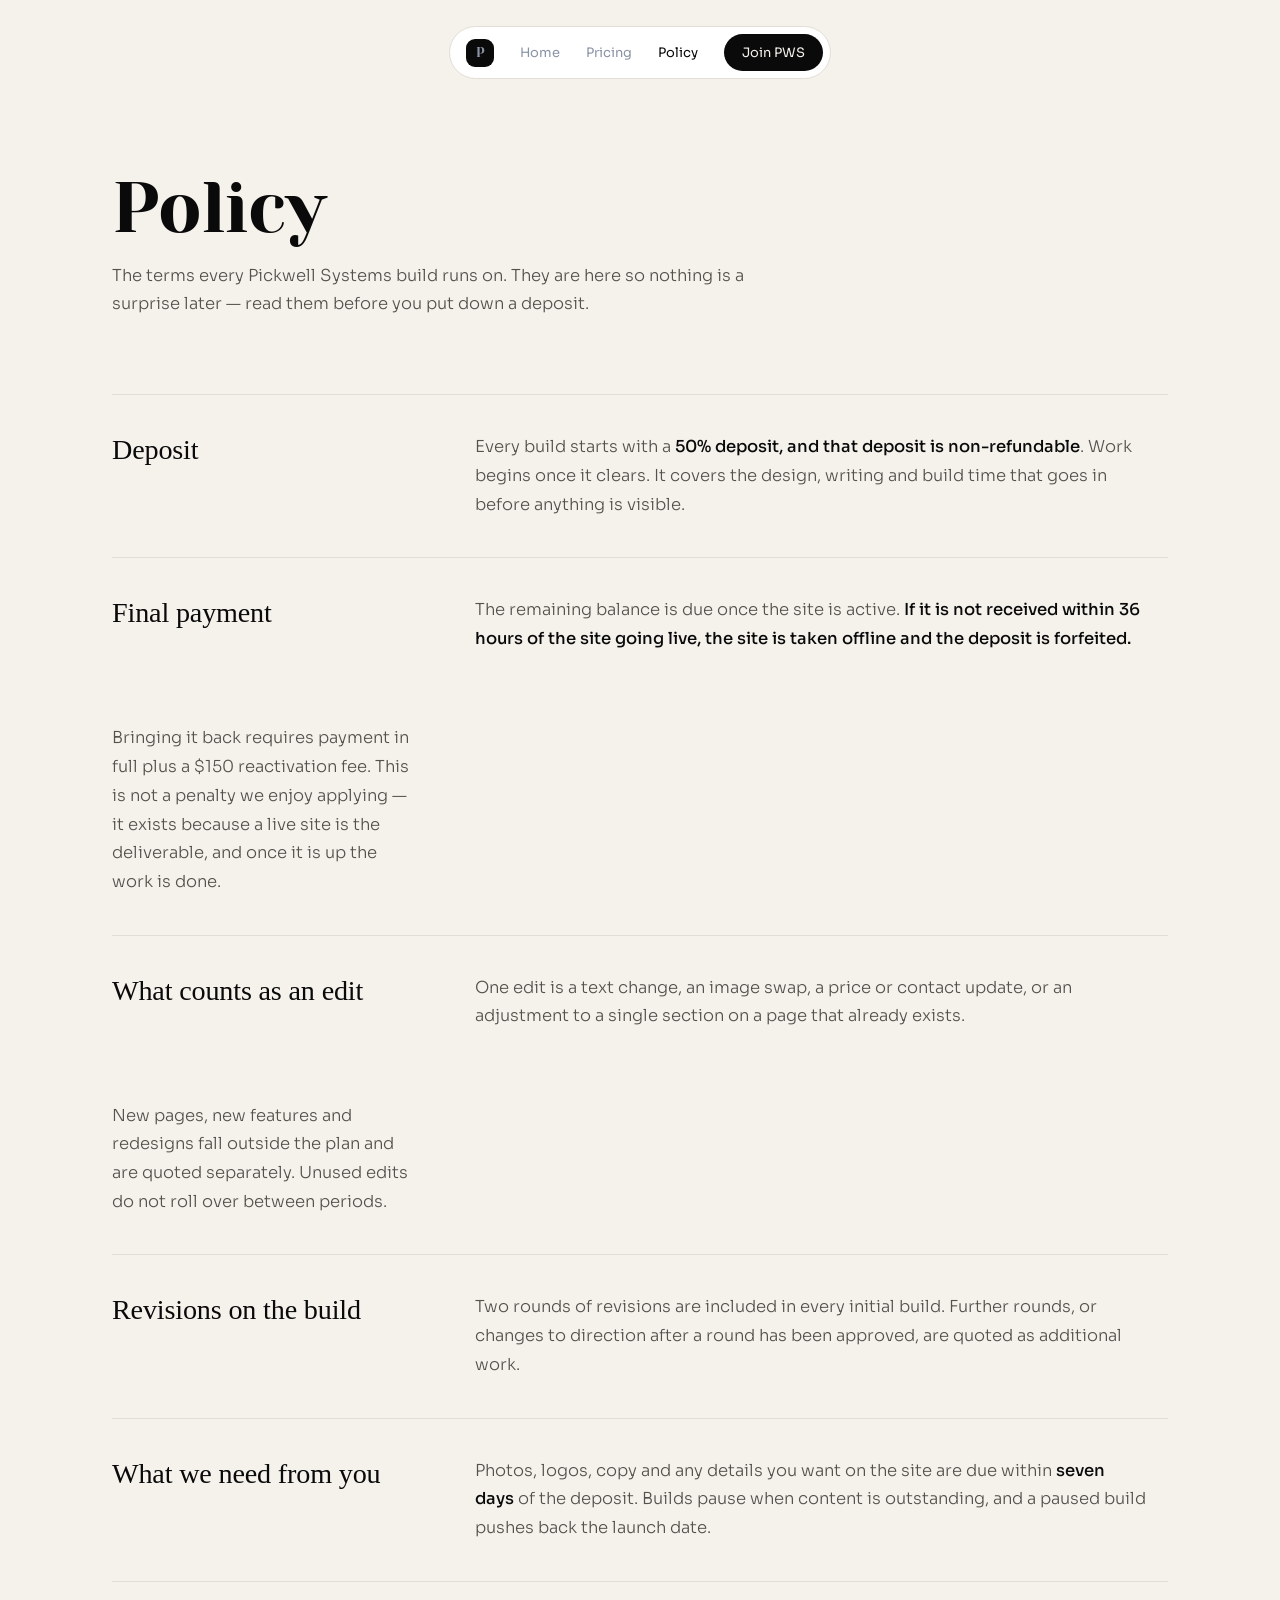
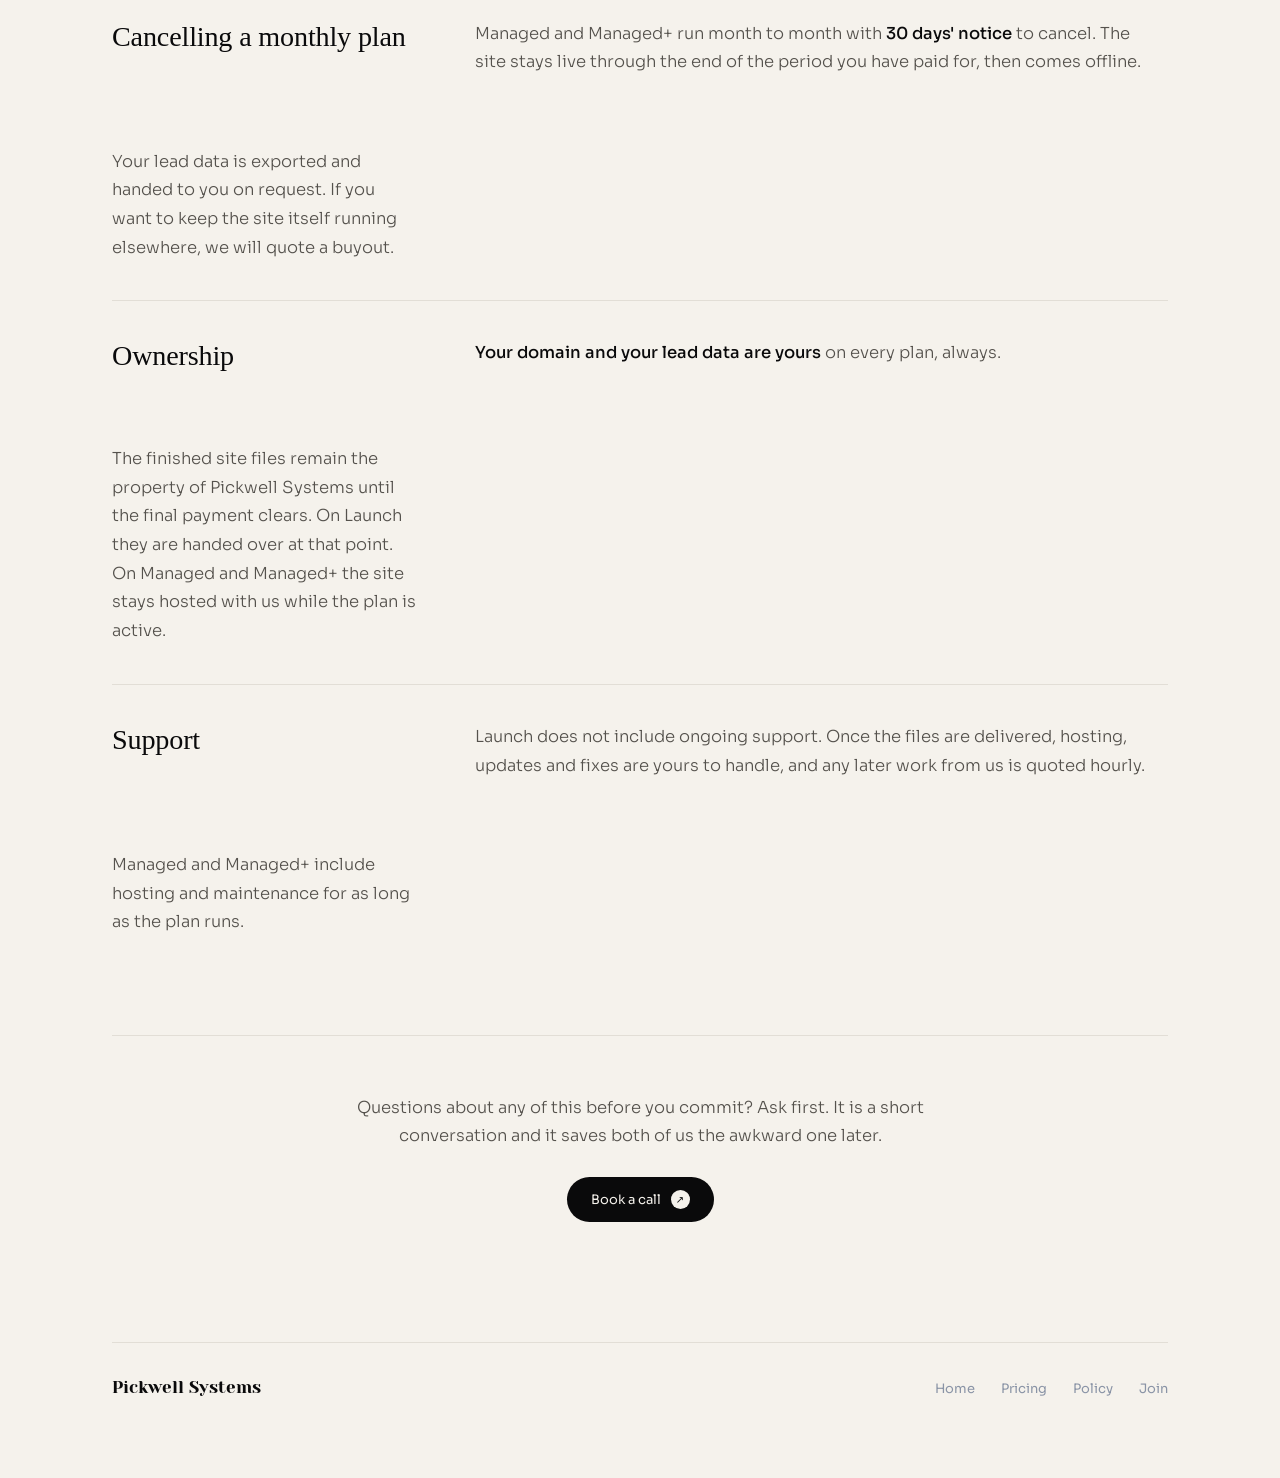
==== policy.html @ b208099f "Add pricing and policy pages, wire nav links" ====
<!DOCTYPE html>
<html lang="en">
<head>
<meta charset="utf-8">
<meta name="viewport" content="width=device-width, initial-scale=1">
<title>Policy — Pickwell Systems</title>
<link rel="preconnect" href="https://fonts.googleapis.com">
<link rel="preconnect" href="https://fonts.gstatic.com" crossorigin>
<link href="https://fonts.googleapis.com/css2?family=Yeseva+One&family=Sora:wght@300;400;500&display=swap" rel="stylesheet">
<style>
:root{--paper:#F5F2EC;--ink:#0A0A0B;--deep:#080C18;--muted:#8A94A6;--rule:#E2DED6;--body:#55524D}
*{box-sizing:border-box;margin:0;padding:0}
body{background:var(--paper);color:var(--ink);font-family:'Sora',system-ui,sans-serif;-webkit-font-smoothing:antialiased;overflow-x:hidden}
.wrap{max-width:1120px;margin:0 auto;padding:26px 32px}
nav{display:flex;justify-content:center;margin-bottom:clamp(56px,8vw,92px)}
.pill{display:flex;align-items:center;gap:26px;background:#fff;border:1px solid var(--rule);border-radius:999px;padding:7px 7px 7px 16px}
.mark{width:28px;height:28px;border-radius:9px;background:var(--ink);color:var(--paper);font-family:'Yeseva One',serif;font-size:12px;display:flex;align-items:center;justify-content:center;text-decoration:none}
.pill a{font-size:13px;color:var(--muted);text-decoration:none;transition:color .25s ease}
.pill a:hover{color:var(--ink)}
.pill a.on{color:var(--ink)}
.pill .cta{background:var(--ink);color:var(--paper);font-size:13px;padding:10px 18px;border-radius:999px}
.pill .cta:hover{color:var(--paper);background:#000}
.ptitle{font-family:'Yeseva One',serif;font-weight:400;font-size:clamp(38px,5.6vw,74px);line-height:1.04;letter-spacing:-.012em;margin-bottom:16px}
.plede{font-size:clamp(14px,1.4vw,16.5px);line-height:1.72;color:var(--body);font-weight:300;max-width:58ch}
.start{display:inline-flex;align-items:center;gap:10px;background:var(--ink);color:var(--paper);font-size:13px;padding:13px 24px;border-radius:999px;text-decoration:none;transition:transform .3s cubic-bezier(.22,.61,.36,1),background .3s ease}
.start:hover{transform:translateY(-2px);background:#000}
.start:focus-visible{outline:2px solid var(--ink);outline-offset:4px}
.start i{width:19px;height:19px;border-radius:999px;background:var(--paper);color:var(--ink);font-style:normal;font-size:10px;display:flex;align-items:center;justify-content:center}
footer{border-top:1px solid var(--rule);margin-top:clamp(70px,10vw,120px);padding:34px 0 54px;display:flex;justify-content:space-between;align-items:center;gap:18px;flex-wrap:wrap}
footer span{font-family:'Yeseva One',serif;font-size:17px}
footer a{font-size:13px;color:var(--muted);text-decoration:none;margin-left:22px}
footer a:hover{color:var(--ink)}

.terms{margin-top:clamp(46px,6vw,76px)}
.term{border-top:1px solid var(--rule);padding:clamp(24px,3.2vw,38px) 0;
  display:grid;grid-template-columns:.44fr 1fr;gap:clamp(16px,4.5vw,60px);align-items:start}
.term h3{font-family:Georgia,'Times New Roman',serif;font-weight:400;
  font-size:clamp(20px,2.2vw,29px);line-height:1.24;letter-spacing:-.006em}
.term p{font-size:clamp(14px,1.35vw,16.5px);line-height:1.74;color:var(--body);font-weight:300;max-width:56ch}
.term p + p{margin-top:13px}
.term strong{font-weight:500;color:var(--ink)}
.closer{border-top:1px solid var(--rule);margin-top:clamp(40px,5vw,60px);padding-top:clamp(38px,5vw,58px);text-align:center}
.closer p{font-size:clamp(14px,1.35vw,16.5px);line-height:1.72;color:var(--body);font-weight:300;max-width:52ch;margin:0 auto 26px}
@media(max-width:900px){.term{grid-template-columns:1fr;gap:10px}}
@media(prefers-reduced-motion:reduce){.start{transition:none}}
</style>
</head>
<body>
<div class="wrap">
  <nav>
    <div class="pill">
      <a class="mark" href="index.html" aria-label="Pickwell Systems home">P</a>
      <a href="index.html">Home</a>
      <a href="pricing.html">Pricing</a>
      <a href="policy.html" class="on">Policy</a>
      <a class="cta" href="https://REPLACE-WITH-YOUR-GHL-BOOKING-LINK">Join PWS</a>
    </div>
  </nav>

  <h1 class="ptitle">Policy</h1>
  <p class="plede">The terms every Pickwell Systems build runs on. They are here so nothing is a surprise later — read them before you put down a deposit.</p>

  <div class="terms">

    <div class="term">
      <h3>Deposit</h3>
      <p>Every build starts with a <strong>50% deposit, and that deposit is non-refundable</strong>. Work begins once it clears. It covers the design, writing and build time that goes in before anything is visible.</p>
    </div>

    <div class="term">
      <h3>Final payment</h3>
      <p>The remaining balance is due once the site is active. <strong>If it is not received within 36 hours of the site going live, the site is taken offline and the deposit is forfeited.</strong></p>
      <p>Bringing it back requires payment in full plus a $150 reactivation fee. This is not a penalty we enjoy applying — it exists because a live site is the deliverable, and once it is up the work is done.</p>
    </div>

    <div class="term">
      <h3>What counts as an edit</h3>
      <p>One edit is a text change, an image swap, a price or contact update, or an adjustment to a single section on a page that already exists.</p>
      <p>New pages, new features and redesigns fall outside the plan and are quoted separately. Unused edits do not roll over between periods.</p>
    </div>

    <div class="term">
      <h3>Revisions on the build</h3>
      <p>Two rounds of revisions are included in every initial build. Further rounds, or changes to direction after a round has been approved, are quoted as additional work.</p>
    </div>

    <div class="term">
      <h3>What we need from you</h3>
      <p>Photos, logos, copy and any details you want on the site are due within <strong>seven days</strong> of the deposit. Builds pause when content is outstanding, and a paused build pushes back the launch date.</p>
    </div>

    <div class="term">
      <h3>Cancelling a monthly plan</h3>
      <p>Managed and Managed+ run month to month with <strong>30 days' notice</strong> to cancel. The site stays live through the end of the period you have paid for, then comes offline.</p>
      <p>Your lead data is exported and handed to you on request. If you want to keep the site itself running elsewhere, we will quote a buyout.</p>
    </div>

    <div class="term">
      <h3>Ownership</h3>
      <p><strong>Your domain and your lead data are yours</strong> on every plan, always.</p>
      <p>The finished site files remain the property of Pickwell Systems until the final payment clears. On Launch they are handed over at that point. On Managed and Managed+ the site stays hosted with us while the plan is active.</p>
    </div>

    <div class="term">
      <h3>Support</h3>
      <p>Launch does not include ongoing support. Once the files are delivered, hosting, updates and fixes are yours to handle, and any later work from us is quoted hourly.</p>
      <p>Managed and Managed+ include hosting and maintenance for as long as the plan runs.</p>
    </div>

  </div>

  <div class="closer">
    <p>Questions about any of this before you commit? Ask first. It is a short conversation and it saves both of us the awkward one later.</p>
    <a class="start" href="https://REPLACE-WITH-YOUR-GHL-BOOKING-LINK">Book a call <i>&#8599;</i></a>
  </div>

  <footer>
    <span>Pickwell Systems</span>
    <div>
      <a href="index.html">Home</a>
      <a href="pricing.html">Pricing</a>
      <a href="policy.html">Policy</a>
      <a href="https://REPLACE-WITH-YOUR-GHL-BOOKING-LINK">Join</a>
    </div>
  </footer>
</div>
</body>
</html>
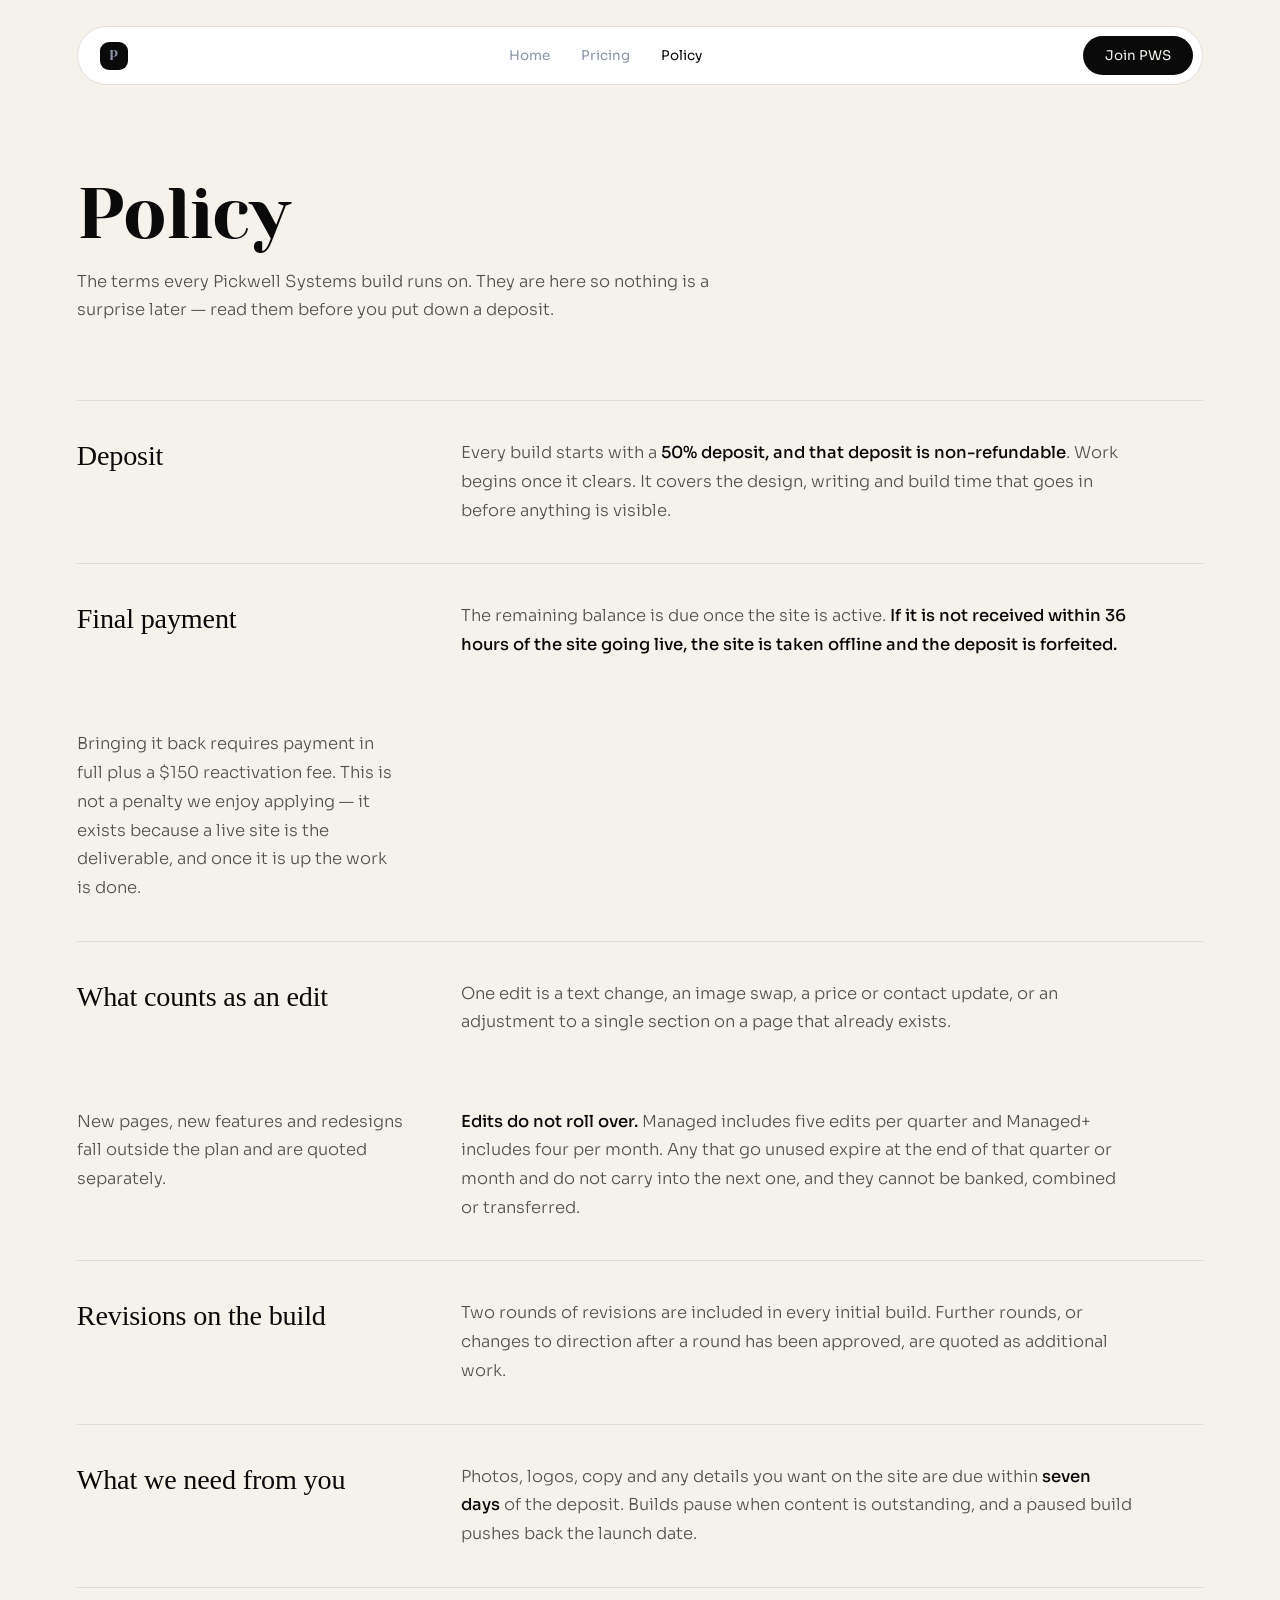
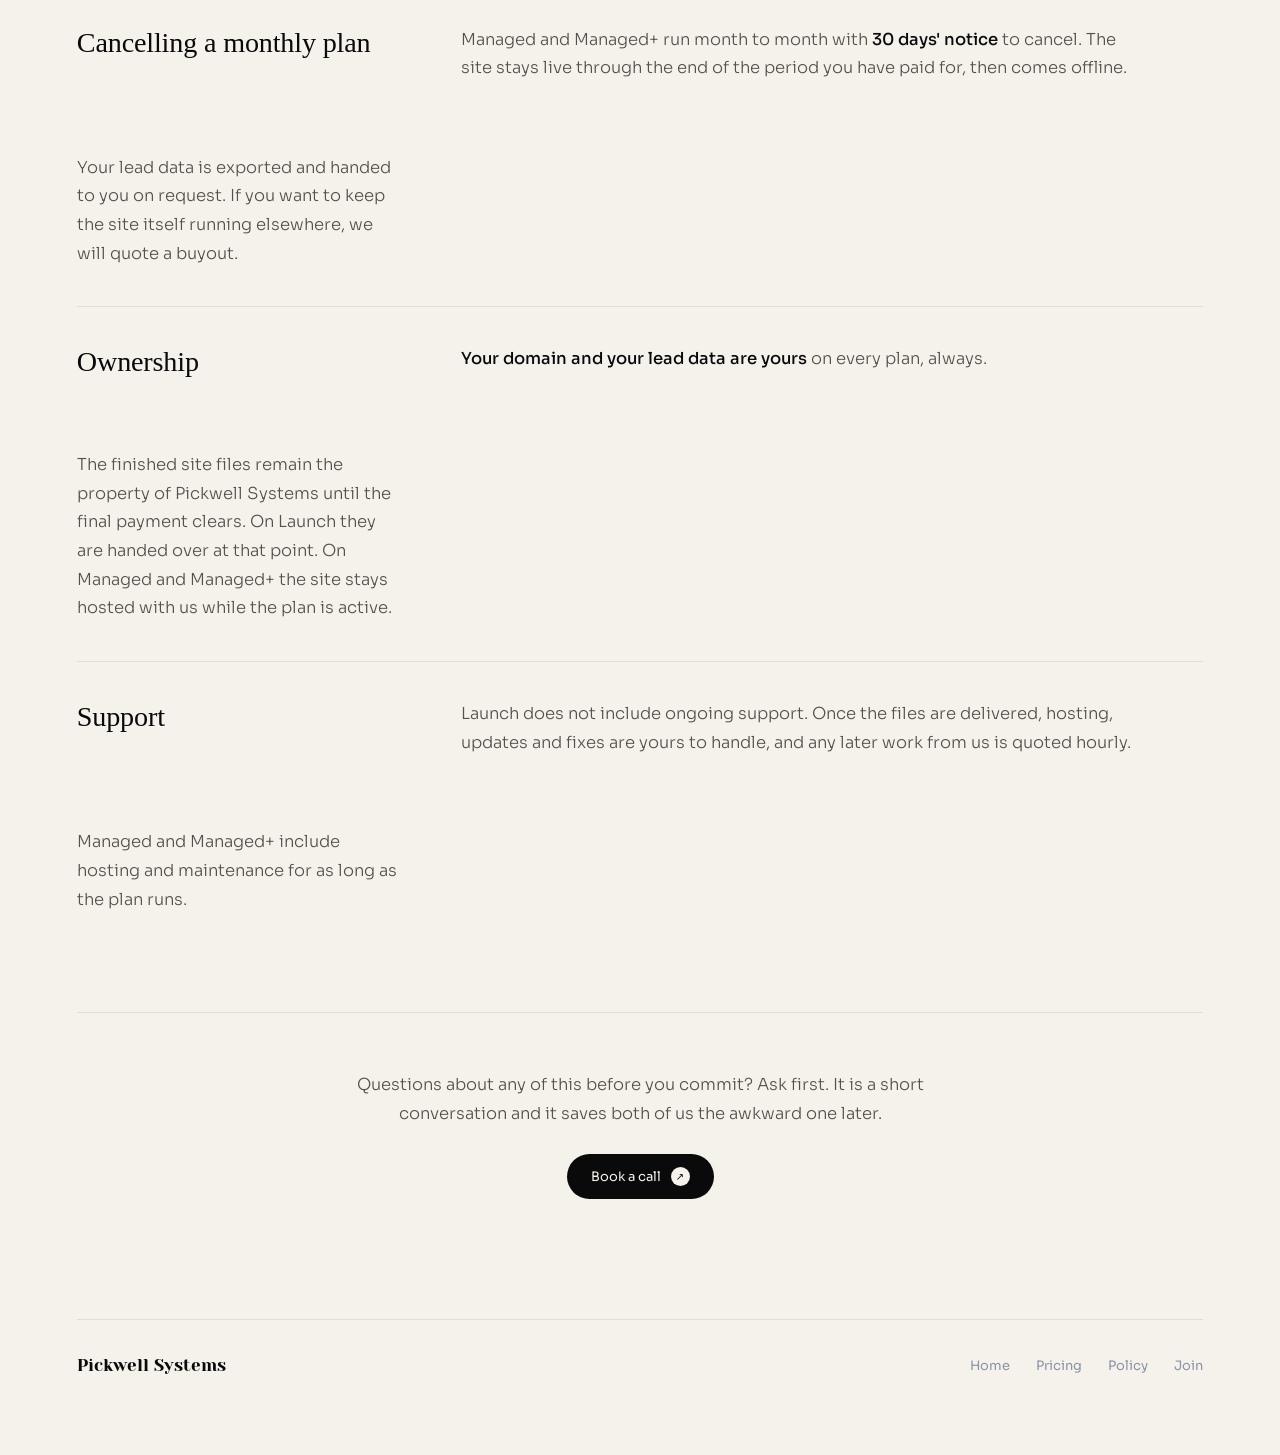
==== commit 1dd87f8e: "Wire GHL booking link, widen desktop layout, add no-rollover clause" ====
--- a/policy.html
+++ b/policy.html
@@ -11,14 +11,17 @@
 :root{--paper:#F5F2EC;--ink:#0A0A0B;--deep:#080C18;--muted:#8A94A6;--rule:#E2DED6;--body:#55524D}
 *{box-sizing:border-box;margin:0;padding:0}
 body{background:var(--paper);color:var(--ink);font-family:'Sora',system-ui,sans-serif;-webkit-font-smoothing:antialiased;overflow-x:hidden}
-.wrap{max-width:1120px;margin:0 auto;padding:26px 32px}
+.wrap{max-width:min(1680px,94vw);margin:0 auto;padding:26px clamp(22px,3vw,48px)}
 nav{display:flex;justify-content:center;margin-bottom:clamp(56px,8vw,92px)}
-.pill{display:flex;align-items:center;gap:26px;background:#fff;border:1px solid var(--rule);border-radius:999px;padding:7px 7px 7px 16px}
+.pill{display:flex;align-items:center;gap:clamp(20px,2.4vw,40px);background:#fff;border:1px solid var(--rule);border-radius:999px;padding:9px 9px 9px 22px;width:100%}
+.pill .mark{margin-right:auto}
+.pill .cta{margin-left:auto}
+.pill a{white-space:nowrap}
 .mark{width:28px;height:28px;border-radius:9px;background:var(--ink);color:var(--paper);font-family:'Yeseva One',serif;font-size:12px;display:flex;align-items:center;justify-content:center;text-decoration:none}
-.pill a{font-size:13px;color:var(--muted);text-decoration:none;transition:color .25s ease}
+.pill a{font-size:clamp(13px,1.05vw,15.5px);color:var(--muted);text-decoration:none;transition:color .25s ease}
 .pill a:hover{color:var(--ink)}
 .pill a.on{color:var(--ink)}
-.pill .cta{background:var(--ink);color:var(--paper);font-size:13px;padding:10px 18px;border-radius:999px}
+.pill .cta{background:var(--ink);color:var(--paper);font-size:clamp(13px,1.05vw,15.5px);padding:11px 22px;border-radius:999px}
 .pill .cta:hover{color:var(--paper);background:#000}
 .ptitle{font-family:'Yeseva One',serif;font-weight:400;font-size:clamp(38px,5.6vw,74px);line-height:1.04;letter-spacing:-.012em;margin-bottom:16px}
 .plede{font-size:clamp(14px,1.4vw,16.5px);line-height:1.72;color:var(--body);font-weight:300;max-width:58ch}
@@ -41,7 +44,11 @@
 .term strong{font-weight:500;color:var(--ink)}
 .closer{border-top:1px solid var(--rule);margin-top:clamp(40px,5vw,60px);padding-top:clamp(38px,5vw,58px);text-align:center}
 .closer p{font-size:clamp(14px,1.35vw,16.5px);line-height:1.72;color:var(--body);font-weight:300;max-width:52ch;margin:0 auto 26px}
-@media(max-width:900px){.term{grid-template-columns:1fr;gap:10px}}
+@media(max-width:900px){
+  .pill{width:auto;gap:14px;padding:6px 6px 6px 12px}
+  .pill .mark{margin-right:0}
+  .pill .cta{margin-left:0;padding:10px 16px}
+.term{grid-template-columns:1fr;gap:10px}}
 @media(prefers-reduced-motion:reduce){.start{transition:none}}
 </style>
 </head>
@@ -53,7 +60,7 @@
       <a href="index.html">Home</a>
       <a href="pricing.html">Pricing</a>
       <a href="policy.html" class="on">Policy</a>
-      <a class="cta" href="https://REPLACE-WITH-YOUR-GHL-BOOKING-LINK">Join PWS</a>
+      <a class="cta" href="https://api.leadconnectorhq.com/widget/booking/LNqZBNdz7teQfm3f24tZ">Join PWS</a>
     </div>
   </nav>
 
@@ -76,7 +83,8 @@
     <div class="term">
       <h3>What counts as an edit</h3>
       <p>One edit is a text change, an image swap, a price or contact update, or an adjustment to a single section on a page that already exists.</p>
-      <p>New pages, new features and redesigns fall outside the plan and are quoted separately. Unused edits do not roll over between periods.</p>
+      <p>New pages, new features and redesigns fall outside the plan and are quoted separately.</p>
+      <p><strong>Edits do not roll over.</strong> Managed includes five edits per quarter and Managed+ includes four per month. Any that go unused expire at the end of that quarter or month and do not carry into the next one, and they cannot be banked, combined or transferred.</p>
     </div>
 
     <div class="term">
@@ -111,7 +119,7 @@
 
   <div class="closer">
     <p>Questions about any of this before you commit? Ask first. It is a short conversation and it saves both of us the awkward one later.</p>
-    <a class="start" href="https://REPLACE-WITH-YOUR-GHL-BOOKING-LINK">Book a call <i>&#8599;</i></a>
+    <a class="start" href="https://api.leadconnectorhq.com/widget/booking/LNqZBNdz7teQfm3f24tZ">Book a call <i>&#8599;</i></a>
   </div>
 
   <footer>
@@ -120,7 +128,7 @@
       <a href="index.html">Home</a>
       <a href="pricing.html">Pricing</a>
       <a href="policy.html">Policy</a>
-      <a href="https://REPLACE-WITH-YOUR-GHL-BOOKING-LINK">Join</a>
+      <a href="https://api.leadconnectorhq.com/widget/booking/LNqZBNdz7teQfm3f24tZ">Join</a>
     </div>
   </footer>
 </div>
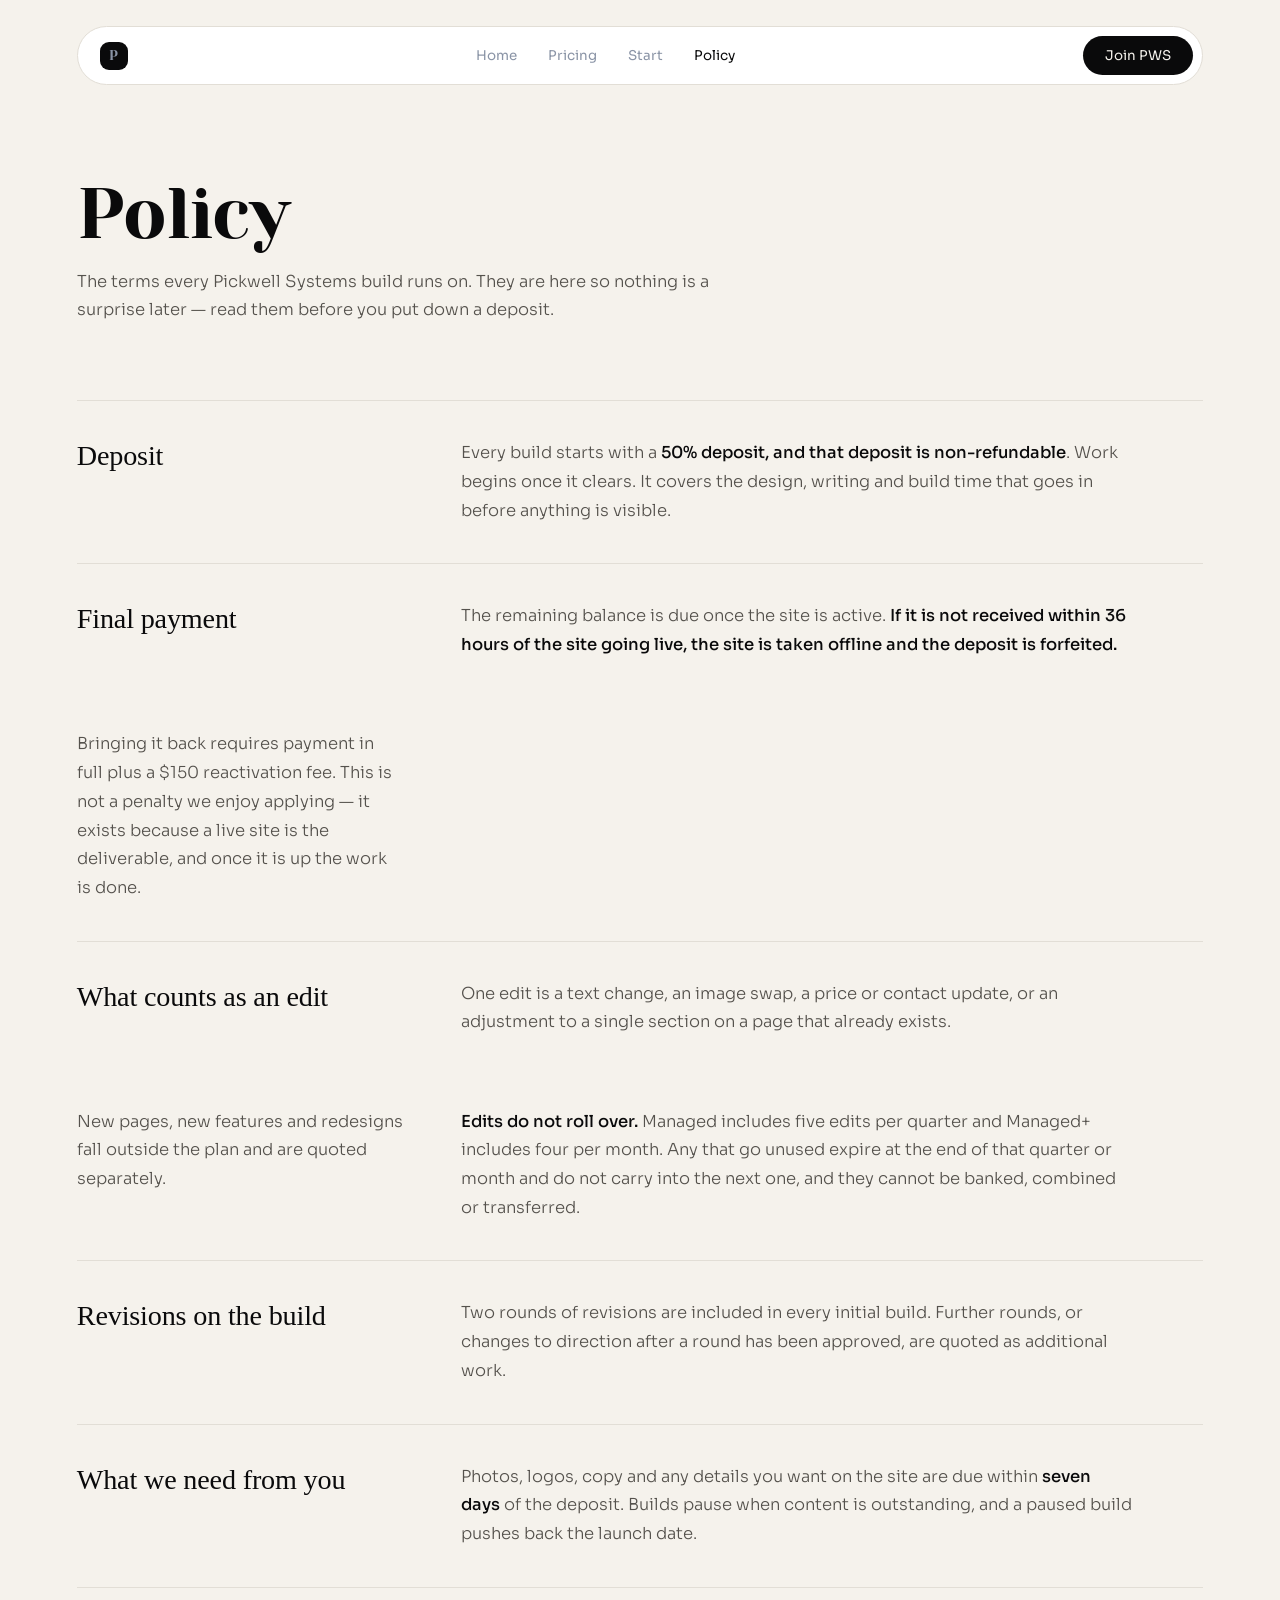
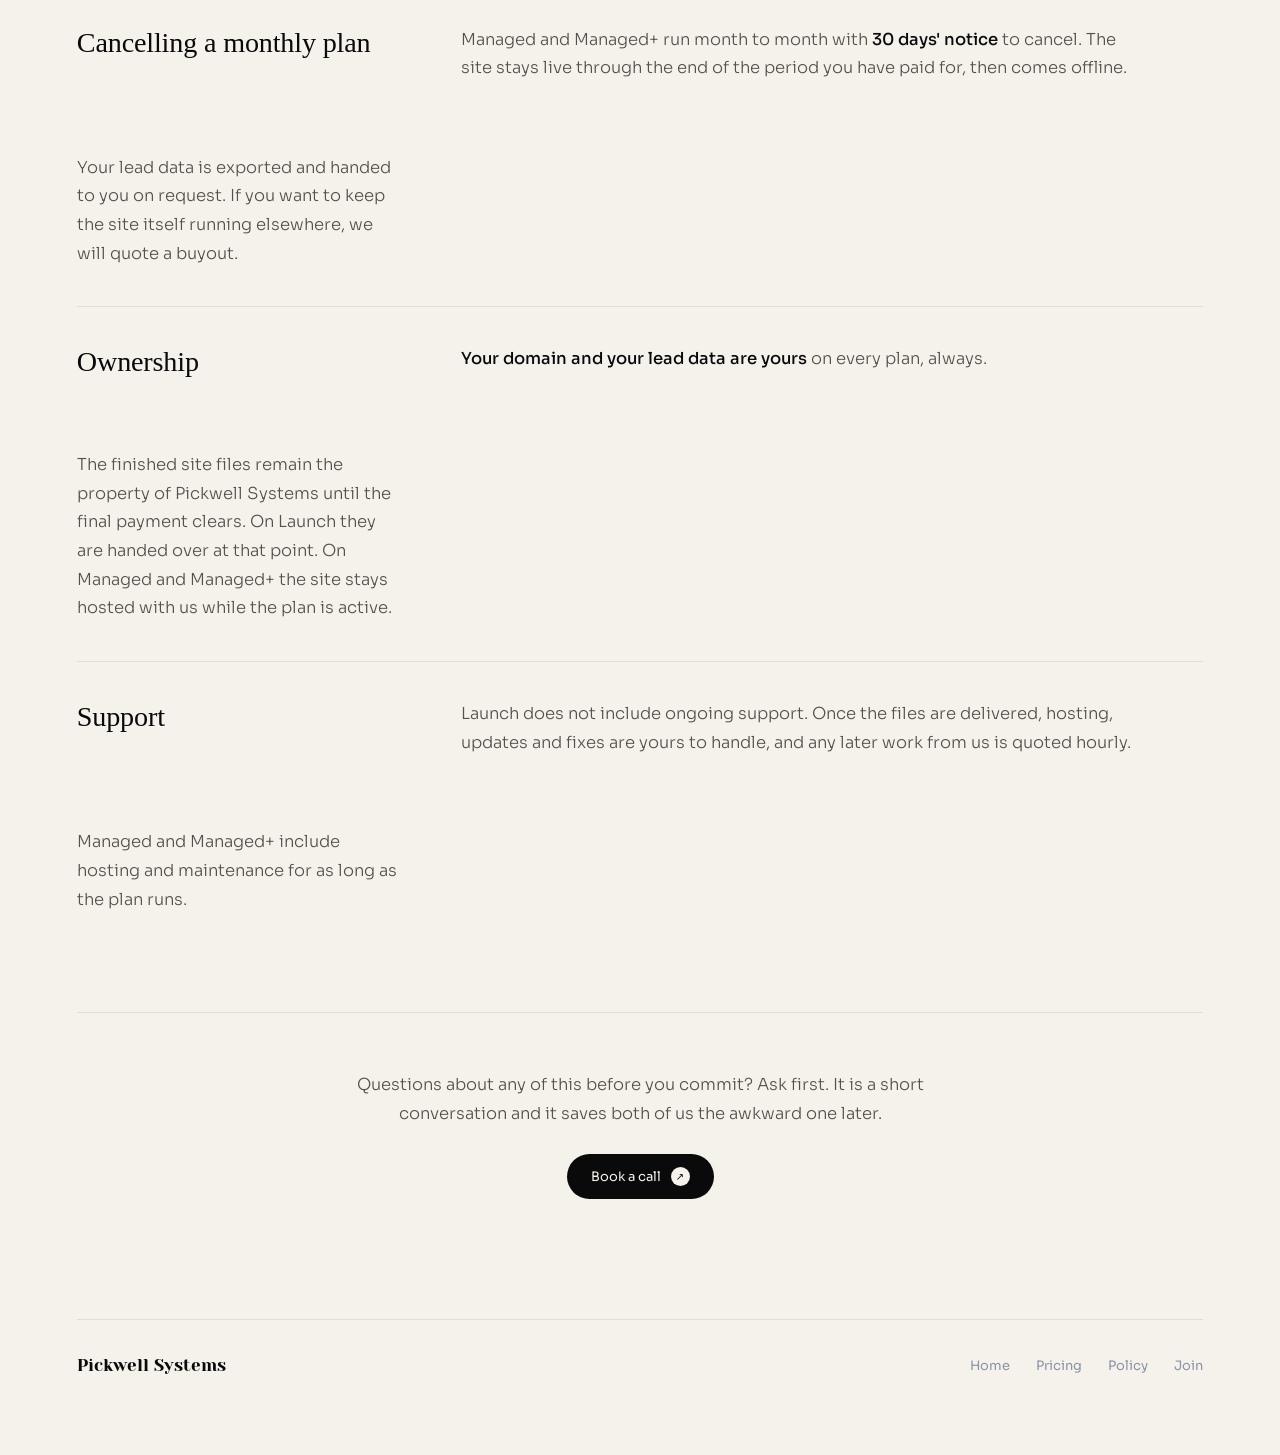
==== commit dad0aa3d: "Add start page with embedded form, repoint CTAs" ====
--- a/policy.html
+++ b/policy.html
@@ -59,8 +59,9 @@
       <a class="mark" href="index.html" aria-label="Pickwell Systems home">P</a>
       <a href="index.html">Home</a>
       <a href="pricing.html">Pricing</a>
+      <a href="start.html">Start</a>
       <a href="policy.html" class="on">Policy</a>
-      <a class="cta" href="https://api.leadconnectorhq.com/widget/booking/LNqZBNdz7teQfm3f24tZ">Join PWS</a>
+      <a class="cta" href="start.html">Join PWS</a>
     </div>
   </nav>
 
@@ -128,7 +129,7 @@
       <a href="index.html">Home</a>
       <a href="pricing.html">Pricing</a>
       <a href="policy.html">Policy</a>
-      <a href="https://api.leadconnectorhq.com/widget/booking/LNqZBNdz7teQfm3f24tZ">Join</a>
+      <a href="start.html">Join</a>
     </div>
   </footer>
 </div>
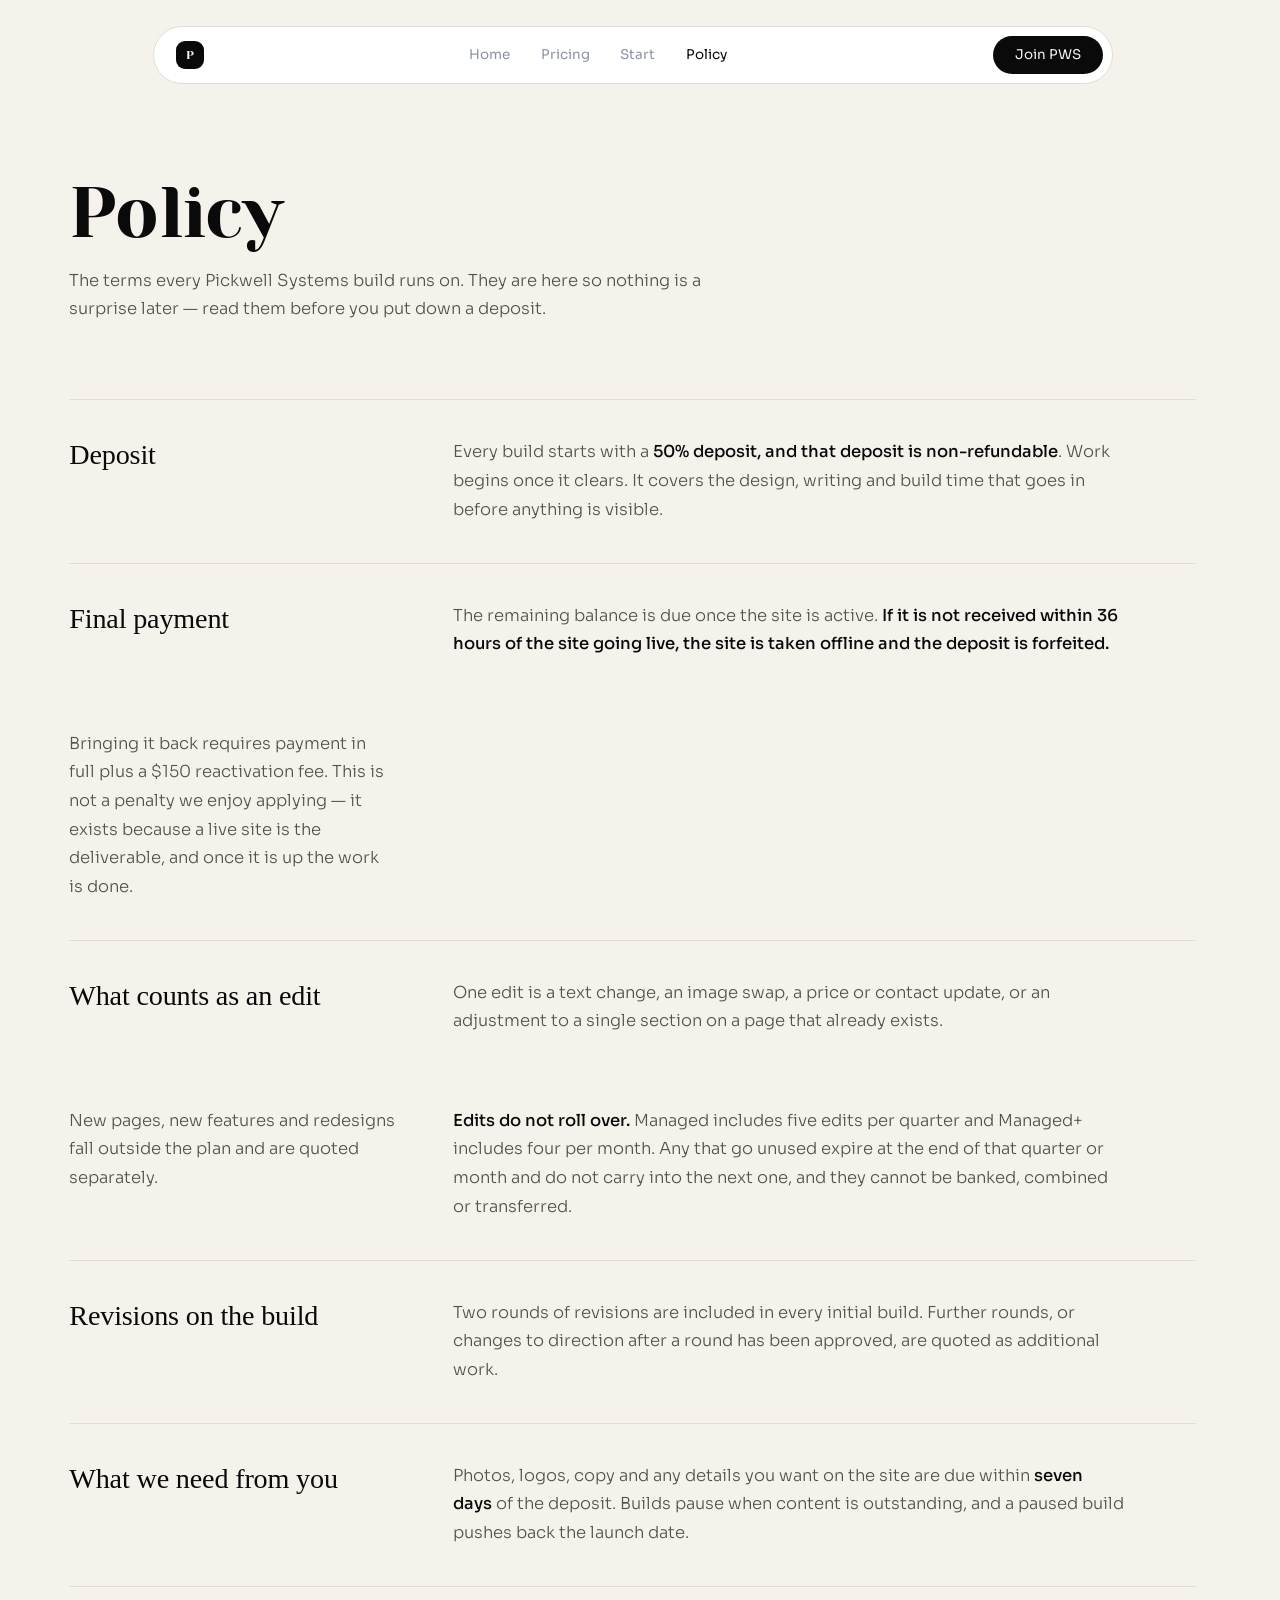
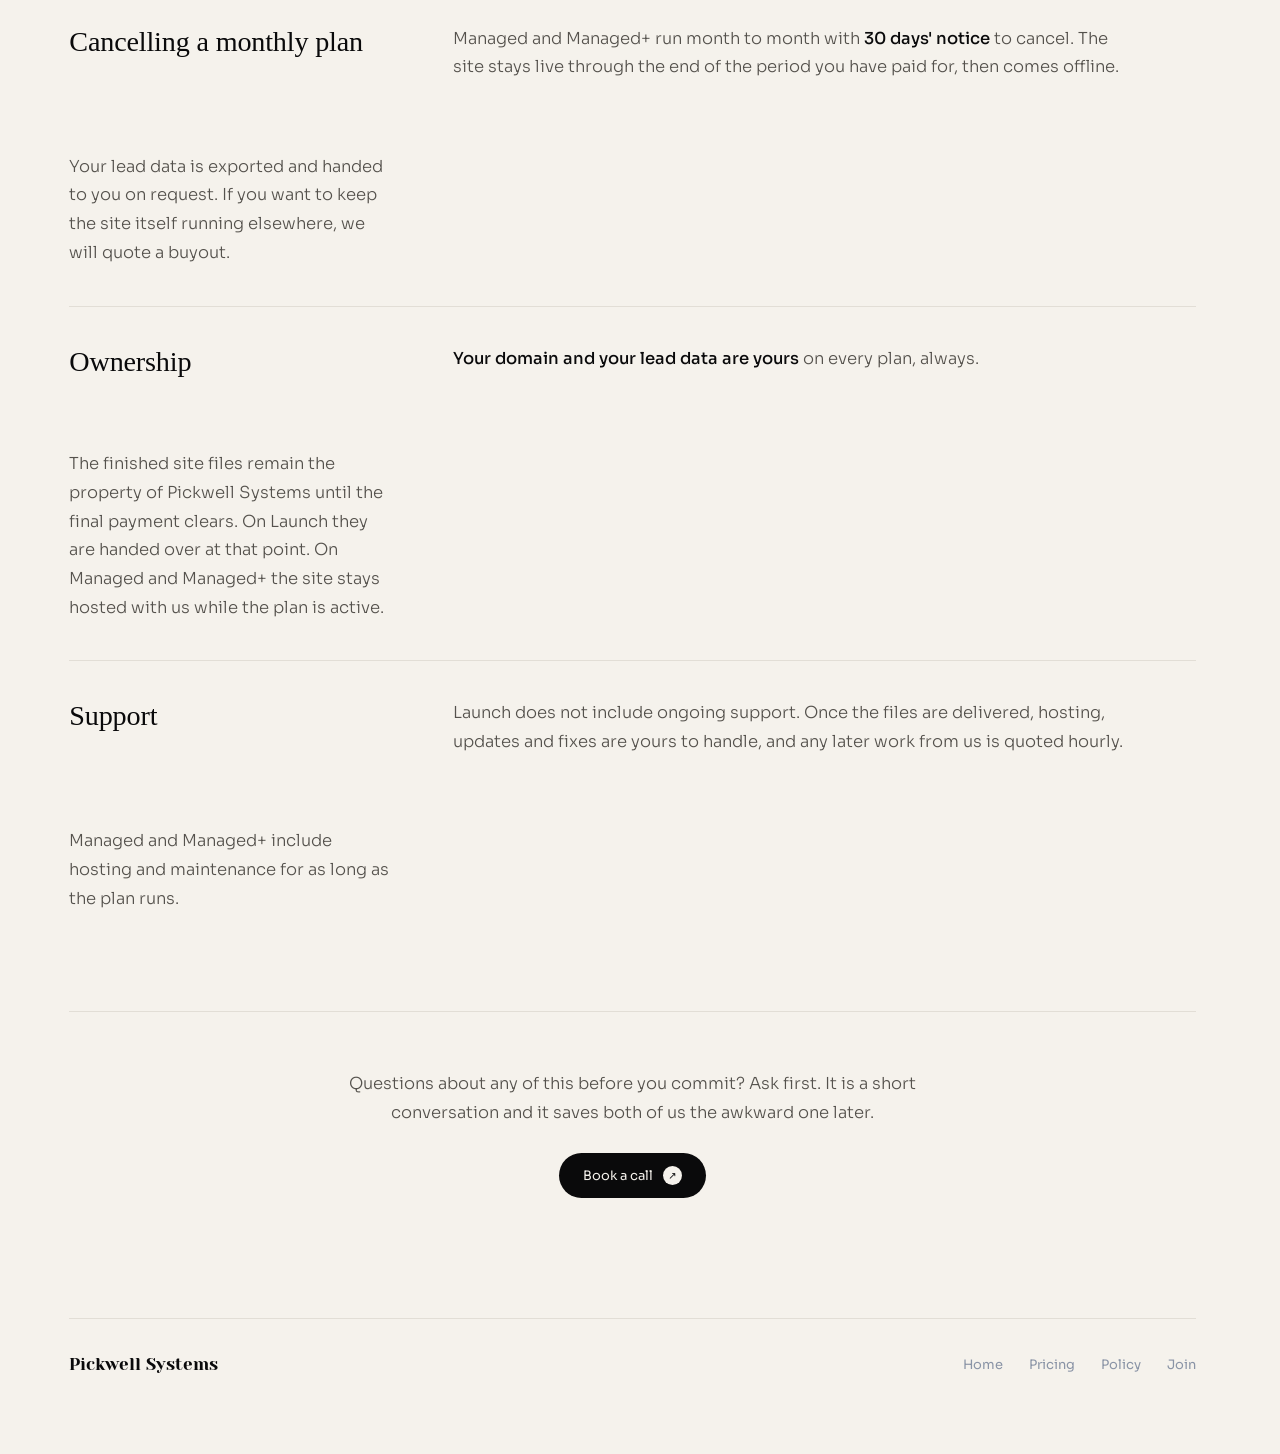
==== commit 120f6f73: "unify nav bar to home size" ====
--- a/policy.html
+++ b/policy.html
@@ -12,17 +12,7 @@
 *{box-sizing:border-box;margin:0;padding:0}
 body{background:var(--paper);color:var(--ink);font-family:'Sora',system-ui,sans-serif;-webkit-font-smoothing:antialiased;overflow-x:hidden}
 .wrap{max-width:min(1680px,94vw);margin:0 auto;padding:26px clamp(22px,3vw,48px)}
-nav{display:flex;justify-content:center;margin-bottom:clamp(56px,8vw,92px)}
-.pill{display:flex;align-items:center;gap:clamp(20px,2.4vw,40px);background:#fff;border:1px solid var(--rule);border-radius:999px;padding:9px 9px 9px 22px;width:100%}
-.pill .mark{margin-right:auto}
-.pill .cta{margin-left:auto}
-.pill a{white-space:nowrap}
-.mark{width:28px;height:28px;border-radius:9px;background:var(--ink);color:var(--paper);font-family:'Yeseva One',serif;font-size:12px;display:flex;align-items:center;justify-content:center;text-decoration:none}
-.pill a{font-size:clamp(13px,1.05vw,15.5px);color:var(--muted);text-decoration:none;transition:color .25s ease}
-.pill a:hover{color:var(--ink)}
-.pill a.on{color:var(--ink)}
-.pill .cta{background:var(--ink);color:var(--paper);font-size:clamp(13px,1.05vw,15.5px);padding:11px 22px;border-radius:999px}
-.pill .cta:hover{color:var(--paper);background:#000}
+nav{margin-bottom:clamp(56px,8vw,92px)}
 .ptitle{font-family:'Yeseva One',serif;font-weight:400;font-size:clamp(38px,5.6vw,74px);line-height:1.04;letter-spacing:-.012em;margin-bottom:16px}
 .plede{font-size:clamp(14px,1.4vw,16.5px);line-height:1.72;color:var(--body);font-weight:300;max-width:58ch}
 .start{display:inline-flex;align-items:center;gap:10px;background:var(--ink);color:var(--paper);font-size:13px;padding:13px 24px;border-radius:999px;text-decoration:none;transition:transform .3s cubic-bezier(.22,.61,.36,1),background .3s ease}
@@ -45,12 +35,10 @@
 .closer{border-top:1px solid var(--rule);margin-top:clamp(40px,5vw,60px);padding-top:clamp(38px,5vw,58px);text-align:center}
 .closer p{font-size:clamp(14px,1.35vw,16.5px);line-height:1.72;color:var(--body);font-weight:300;max-width:52ch;margin:0 auto 26px}
 @media(max-width:900px){
-  .pill{width:auto;gap:14px;padding:6px 6px 6px 12px}
-  .pill .mark{margin-right:0}
-  .pill .cta{margin-left:0;padding:10px 16px}
 .term{grid-template-columns:1fr;gap:10px}}
 @media(prefers-reduced-motion:reduce){.start{transition:none}}
 </style>
+<link rel="stylesheet" href="nav.css">
 </head>
 <body>
 <div class="wrap">
--- a/nav.css
+++ b/nav.css
@@ -0,0 +1,59 @@
+/* ============================================================
+   PWS shared nav: single source of truth for the menu bar.
+   Every page links this file. Do NOT add .pill/.mark/nav sizing
+   rules inside individual pages, or the bar will drift again.
+   Per-page nav{margin-bottom} (space below the bar) is fine.
+   ============================================================ */
+html{scrollbar-gutter:stable}
+
+:root{
+  --nav-w:clamp(720px,75vw,1104px);   /* matches the Home page bar: 1080px on a 1440px screen, caps at 1104px */
+  --nav-fs:clamp(13px,1.05vw,15.5px);
+}
+
+nav{
+  display:flex;justify-content:center;
+  width:var(--nav-w);
+  margin-left:calc(50% - var(--nav-w)/2);   /* same width even inside a narrower .wrap */
+}
+
+.pill{
+  display:flex;align-items:center;
+  width:100%;
+  gap:clamp(20px,2.4vw,40px);
+  padding:9px 9px 9px 22px;
+  background:#fff;border:1px solid var(--rule);border-radius:999px;
+}
+.pill a{
+  font-family:'Sora',system-ui,sans-serif;font-size:var(--nav-fs);font-weight:400;
+  line-height:1.2;white-space:nowrap;
+  color:var(--muted);text-decoration:none;transition:color .25s ease;
+}
+.pill a:hover,.pill a.on{color:var(--ink)}   /* active = color only, never weight/size */
+
+.mark{
+  flex:0 0 auto;width:28px;height:28px;margin-right:auto;border-radius:9px;
+  background:var(--ink);color:var(--paper);
+  font-family:'Yeseva One',serif;font-size:12px;line-height:1;
+  display:flex;align-items:center;justify-content:center;
+}
+.pill a.mark,.pill a.mark:hover{color:var(--paper);font-family:'Yeseva One',serif;font-size:12px}
+
+.pill .cta{
+  margin-left:auto;padding:11px 22px;border-radius:999px;
+  background:var(--ink);color:var(--paper);
+}
+.pill .cta:hover{background:#000;color:var(--paper)}
+
+@media(max-width:820px){
+  nav{width:100%;margin-left:0}
+  .pill{width:auto;gap:14px;padding:6px 6px 6px 12px}
+  .pill a{font-size:12px}
+  .mark{margin-right:0}
+  .pill .cta{margin-left:0;padding:10px 16px}
+}
+@media(max-width:400px){
+  .pill{gap:10px;padding:5px 5px 5px 10px}
+  .pill a{font-size:11.5px}
+  .pill .cta{padding:9px 13px}
+}
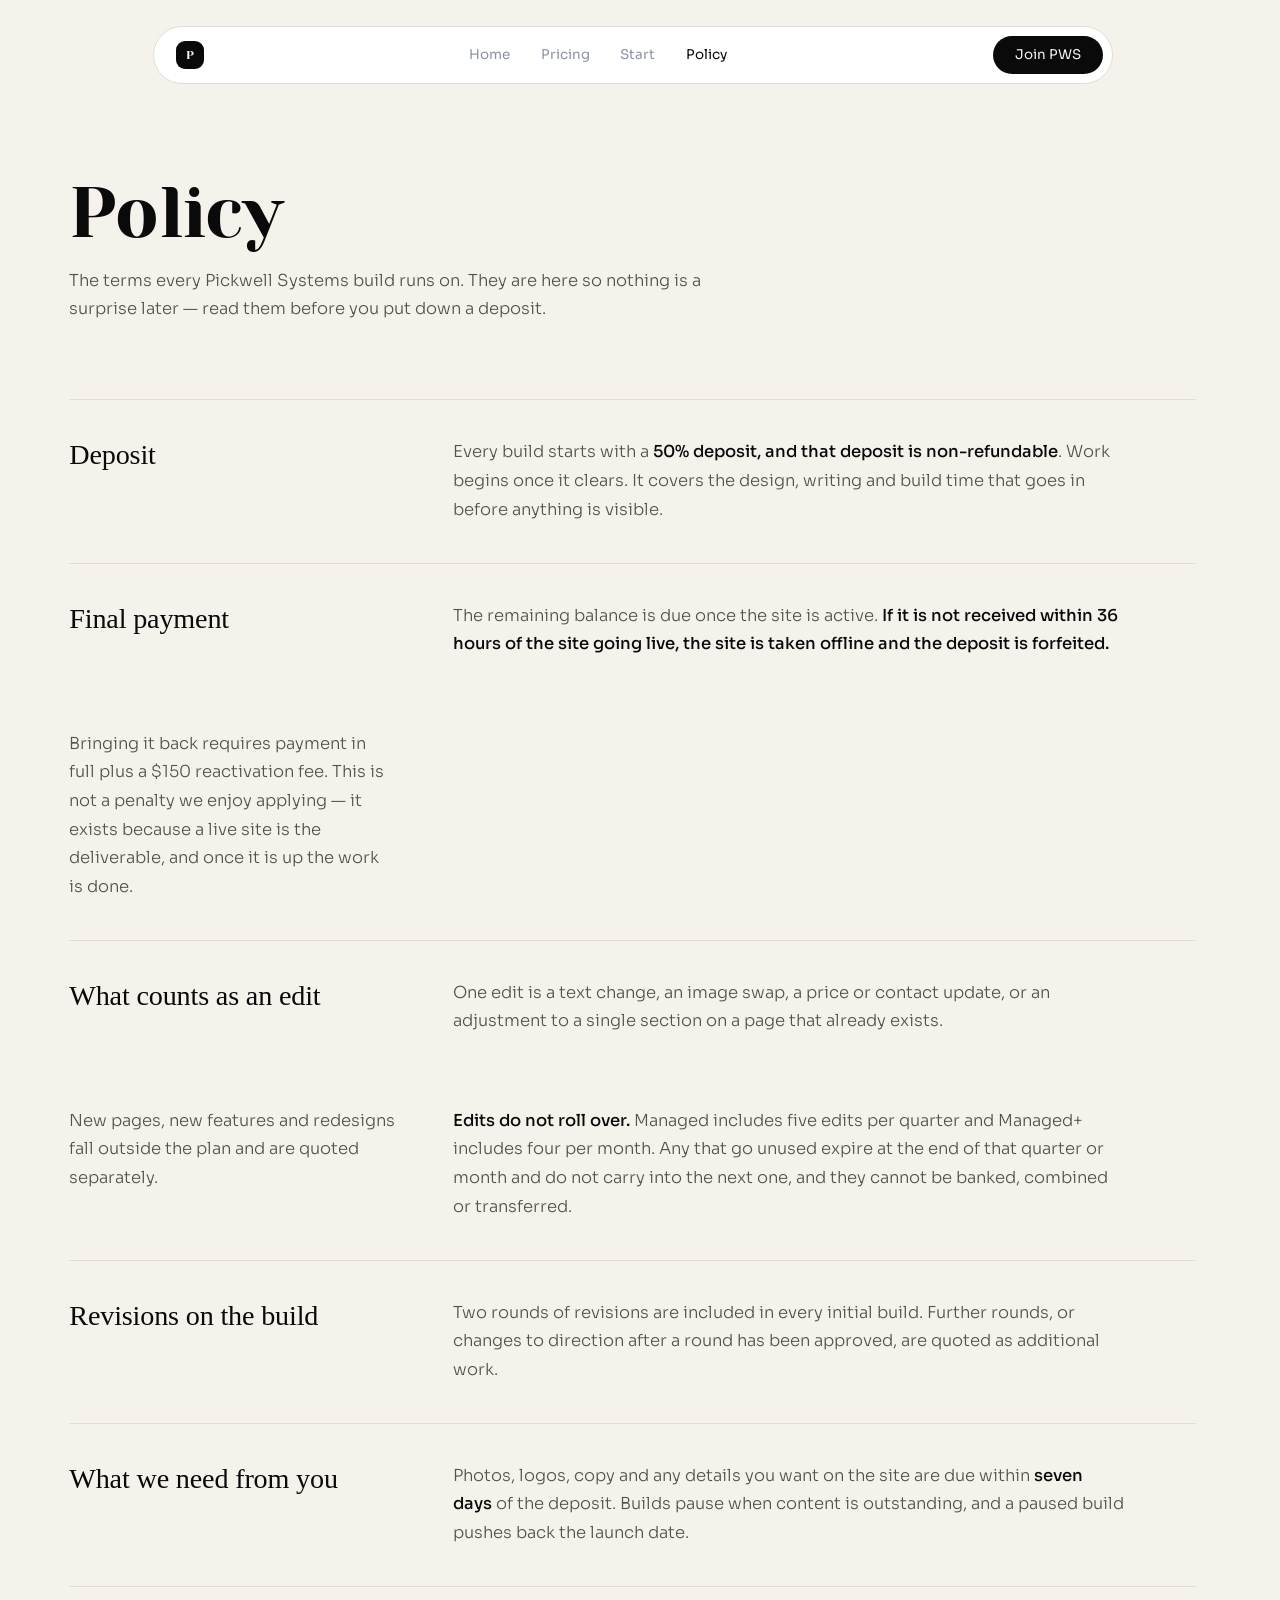
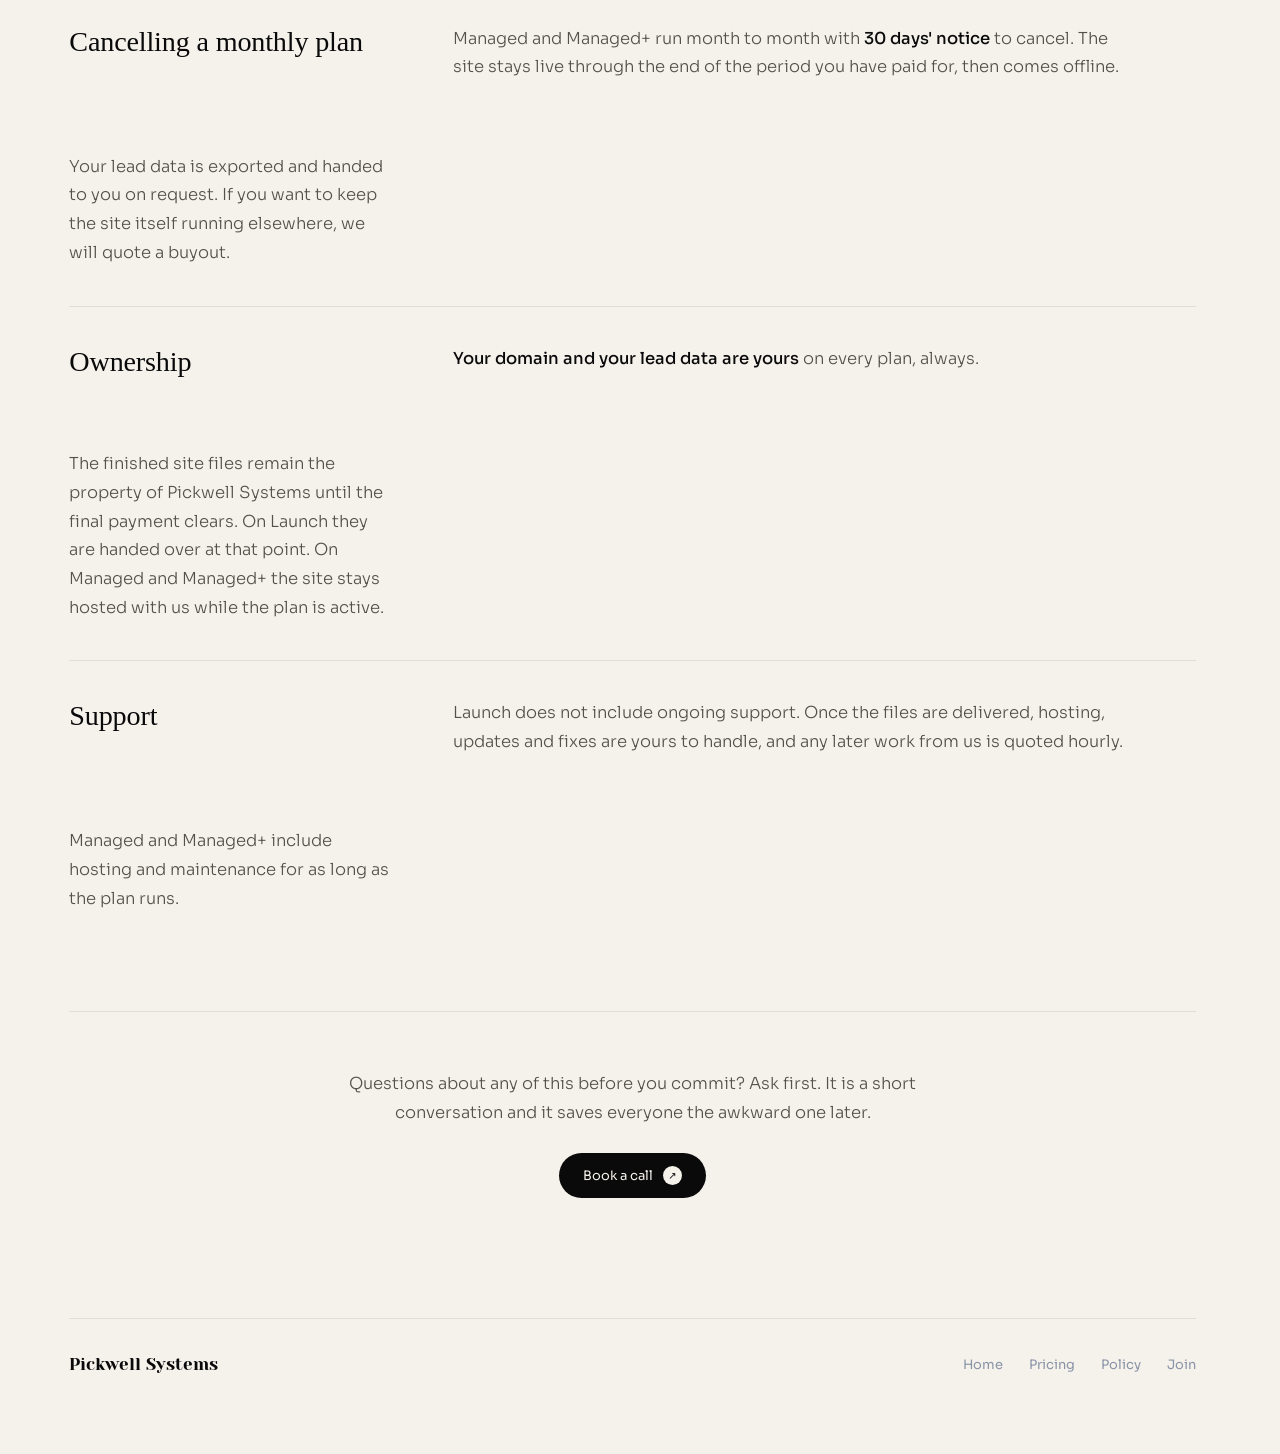
==== commit d7e17f47: "team voice on start and policy" ====
--- a/policy.html
+++ b/policy.html
@@ -39,6 +39,9 @@
 @media(prefers-reduced-motion:reduce){.start{transition:none}}
 </style>
 <link rel="stylesheet" href="nav.css">
+<link rel="preconnect" href="https://api.leadconnectorhq.com">
+<link rel="preconnect" href="https://link.msgsndr.com">
+<link rel="preconnect" href="https://stcdn.leadconnectorhq.com" crossorigin>
 </head>
 <body>
 <div class="wrap">
@@ -107,7 +110,7 @@
   </div>
 
   <div class="closer">
-    <p>Questions about any of this before you commit? Ask first. It is a short conversation and it saves both of us the awkward one later.</p>
+    <p>Questions about any of this before you commit? Ask first. It is a short conversation and it saves everyone the awkward one later.</p>
     <a class="start" href="https://api.leadconnectorhq.com/widget/booking/LNqZBNdz7teQfm3f24tZ">Book a call <i>&#8599;</i></a>
   </div>
 
@@ -121,5 +124,6 @@
     </div>
   </footer>
 </div>
+<script src="form-warm.js" defer></script>
 </body>
 </html>
